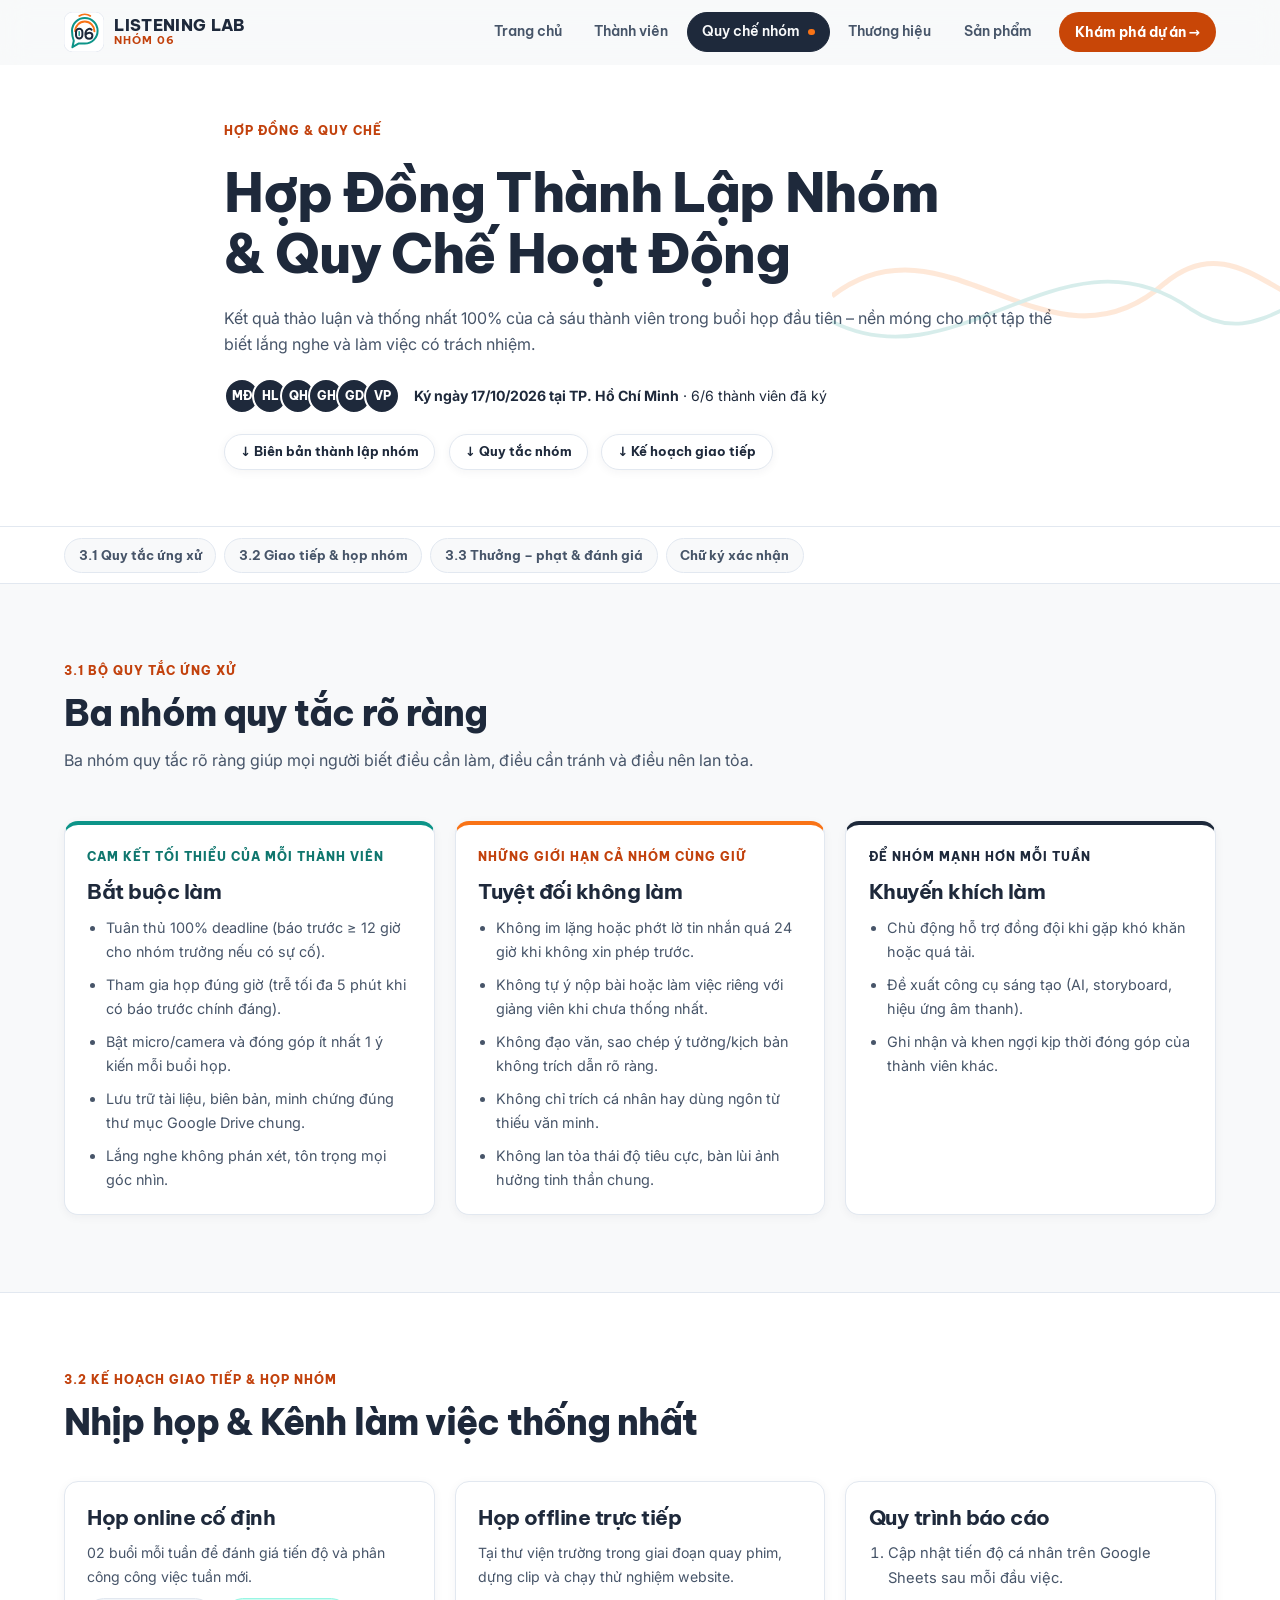
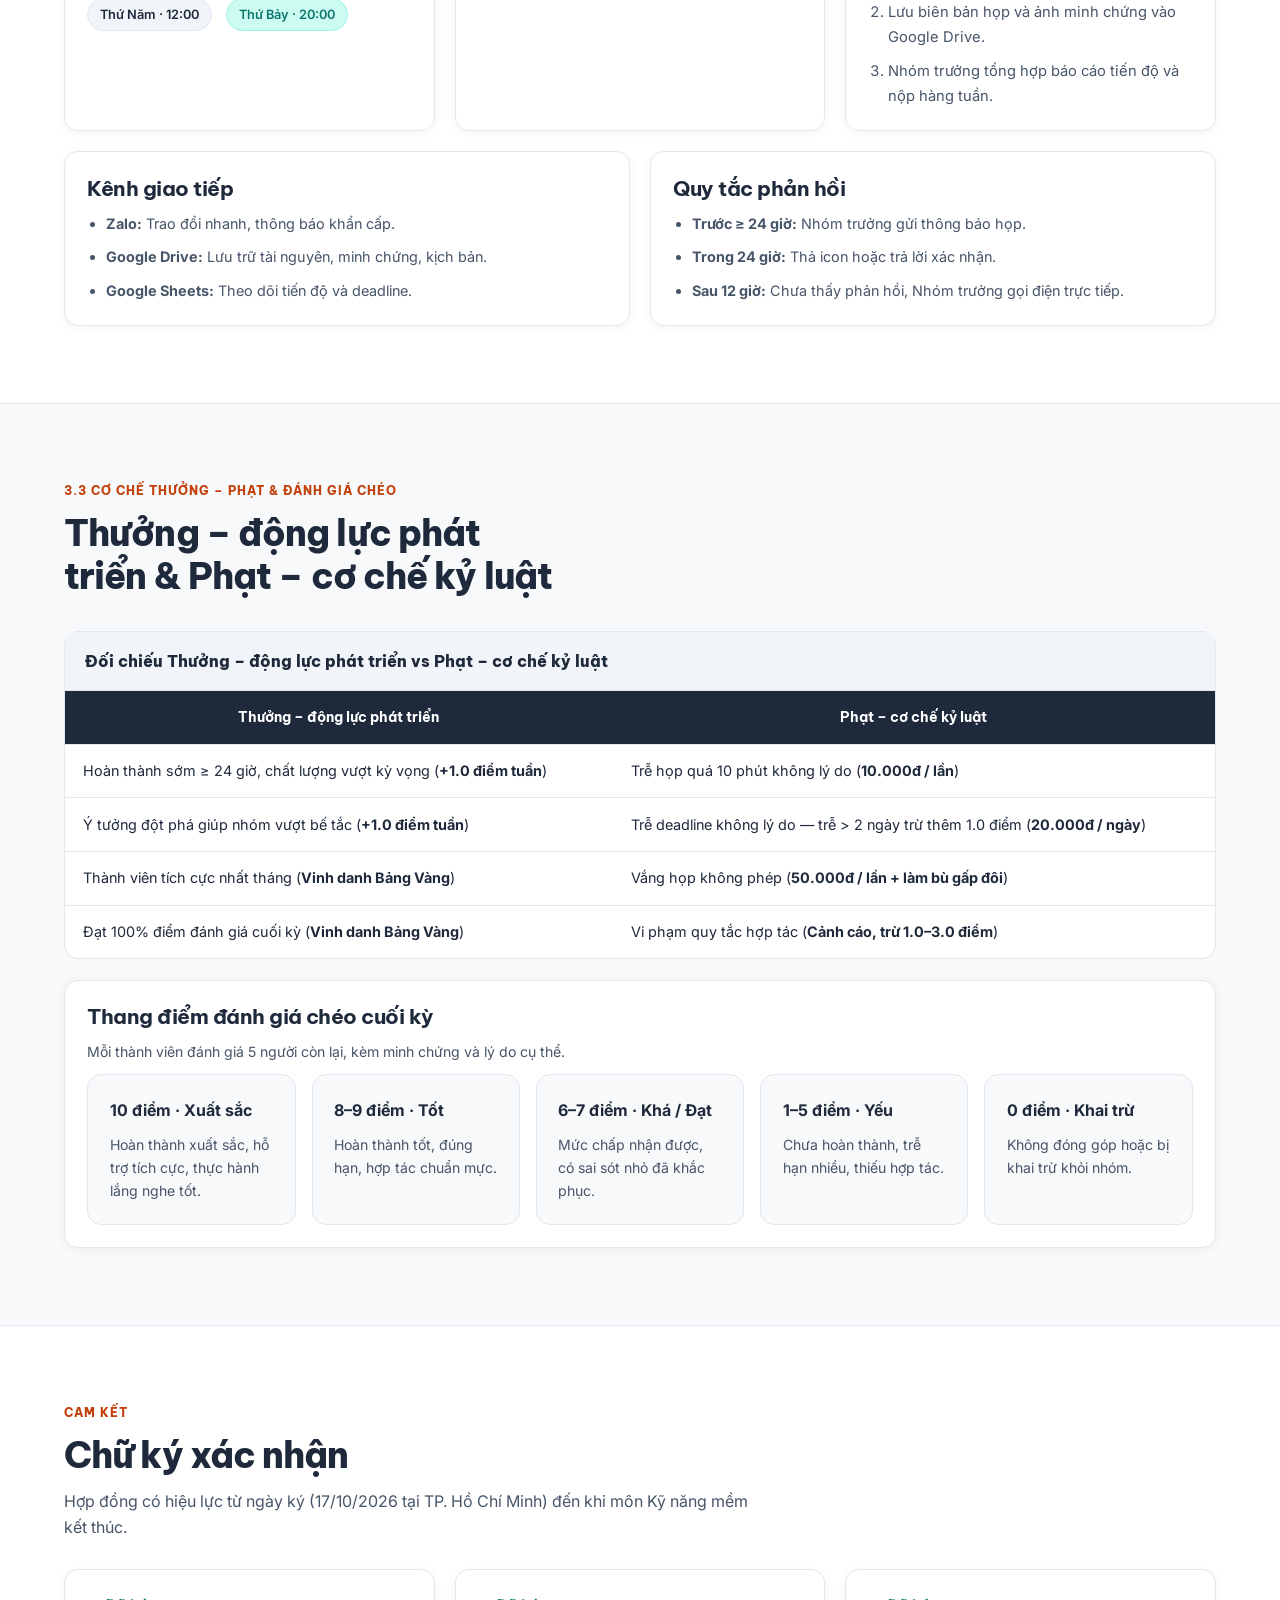
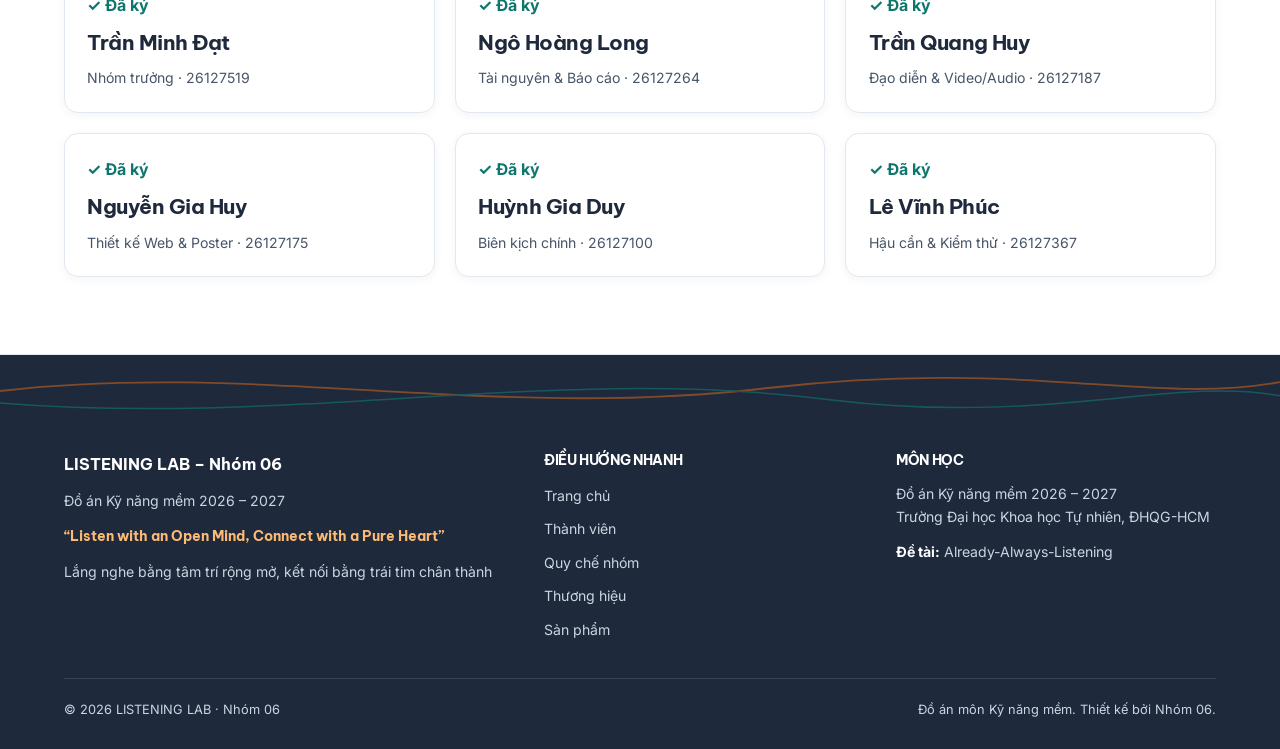
==== quy-che.html @ eba3a608 "Khoi tao LISTENING LAB v2 theo ban thiet ke Softr" ====
<!DOCTYPE html>
<html lang="vi">
<head>
  <meta charset="utf-8">
  <meta name="viewport" content="width=device-width, initial-scale=1.0">
  <title>Hợp đồng &amp; quy chế – LISTENING LAB</title>
  <meta name="description" content="Hợp đồng thành lập nhóm, bộ quy tắc ứng xử, kế hoạch giao tiếp và cơ chế thưởng – phạt của LISTENING LAB (Nhóm 06).">
  <link rel="icon" type="image/svg+xml" href="assets/favicon.svg">
  <link rel="preconnect" href="https://fonts.googleapis.com">
  <link rel="preconnect" href="https://fonts.gstatic.com" crossorigin>
  <link href="https://fonts.googleapis.com/css2?family=Be+Vietnam+Pro:wght@500;600;700;800&family=Inter:wght@400;500;600;700&display=swap" rel="stylesheet">
  <link rel="stylesheet" href="styles/main.css">
</head>
<body>
  <a class="skip-link visually-hidden" href="#noi-dung-chinh">Bỏ qua đến nội dung chính</a>

  <header class="site-header" data-scrolled="false">
    <div class="header-inner">
      <a class="brand-link" href="index.html">
        <svg class="brand-mark" viewBox="0 0 200 200" fill="none" aria-hidden="true">
          <rect width="200" height="200" rx="44" fill="#FFFFFF" stroke="#E2E8F0" stroke-width="4"/>
          <path d="M40 94C40 58 69 30 104 30C139 30 168 58 168 94C168 130 139 158 104 158H72L42 176L49 144C43 130 40 112 40 94Z" stroke="#0D9488" stroke-width="10" stroke-linecap="round" stroke-linejoin="round"/>
          <path d="M76 20C84 14 94 11 104 11C114 11 124 14 132 20" stroke="#F97316" stroke-width="8" stroke-linecap="round"/>
          <path d="M56 96C56 69.5 77.5 48 104 48C130.5 48 152 69.5 152 96" stroke="#F97316" stroke-width="10" stroke-linecap="round"/>
          <rect x="60" y="84" width="32" height="48" rx="16" stroke="#1E293B" stroke-width="10"/>
          <path d="M76 98V118" stroke="#0D9488" stroke-width="7" stroke-linecap="round"/>
          <path d="M138 89C134 85 127 83 121 85.5C112 89 107 98.5 107 111C107 125 115 134 126 134C135.5 134 142 127.5 142 118C142 109.5 135.5 103.5 126.5 103.5C118 103.5 111.5 108 108.5 114" stroke="#1E293B" stroke-width="10" stroke-linecap="round" stroke-linejoin="round"/>
        </svg>
        <span class="brand-text">
          <span class="brand-name">LISTENING LAB</span>
          <span class="brand-sub">NHÓM 06</span>
        </span>
      </a>

      <nav class="site-nav" aria-label="Điều hướng chính">
        <button class="menu-button" type="button" popovertarget="site-menu" popovertargetaction="toggle" aria-controls="site-menu">
          <svg width="18" height="18" viewBox="0 0 24 24" fill="none" stroke="currentColor" stroke-width="2.2" stroke-linecap="round" aria-hidden="true">
            <path d="M4 7h16M4 12h16M4 17h16"/>
          </svg>
          <span>Mở menu</span>
        </button>

        <ul id="site-menu" class="site-menu" popover="auto">
          <li><a href="index.html">Trang chủ</a></li>
          <li><a href="thanh-vien.html">Thành viên</a></li>
          <li><a href="quy-che.html" aria-current="page">Quy chế nhóm</a></li>
          <li><a href="thuong-hieu.html">Thương hiệu</a></li>
          <li><a href="san-pham.html">Sản phẩm</a></li>
        </ul>

        <a class="header-cta" href="index.html#tong-quan">Khám phá dự án →</a>
      </nav>
    </div>
  </header>

  <main id="noi-dung-chinh" tabindex="-1">
    <section class="page-banner">
      <svg class="page-banner__wave" viewBox="0 0 400 180" fill="none" aria-hidden="true">
        <path d="M0 90 C90 20, 170 160, 260 80 C320 30, 360 120, 400 90" stroke="#F97316" stroke-width="4"/>
        <path d="M0 110 C100 160, 180 30, 280 100 C340 140, 370 60, 400 110" stroke="#0D9488" stroke-width="3"/>
      </svg>
      <div class="container stack-md" style="max-inline-size: 52rem; margin-inline: auto;">
        <span class="eyebrow">Hợp đồng &amp; quy chế</span>
        <h1>Hợp Đồng Thành Lập Nhóm &amp; Quy Chế Hoạt Động</h1>
        <p>Kết quả thảo luận và thống nhất 100% của cả sáu thành viên trong buổi họp đầu tiên – nền móng cho một tập thể biết lắng nghe và làm việc có trách nhiệm.</p>

        <div class="row-between">
          <div class="row-between" style="gap: 0.85rem;">
            <div class="avatar-stack" aria-hidden="true">
              <span>MĐ</span><span>HL</span><span>QH</span><span>GH</span><span>GD</span><span>VP</span>
            </div>
            <span class="text-sm"><strong>Ký ngày 17/10/2026 tại TP. Hồ Chí Minh</strong> · 6/6 thành viên đã ký</span>
          </div>
        </div>

        <div class="btn-row">
          <a class="btn btn--card btn--sm" href="tai-lieu/bien-ban-thanh-lap-nhom.md" download>↓ Biên bản thành lập nhóm</a>
          <a class="btn btn--card btn--sm" href="tai-lieu/quy-tac-nhom.md" download>↓ Quy tắc nhóm</a>
          <a class="btn btn--card btn--sm" href="tai-lieu/ke-hoach-giao-tiep-va-lam-viec-nhom.md" download>↓ Kế hoạch giao tiếp</a>
        </div>
      </div>
    </section>

    <nav class="subnav" aria-label="Điều hướng trong trang quy chế">
      <div class="container subnav-list">
        <a href="#quy-tac">3.1 Quy tắc ứng xử</a>
        <a href="#giao-tiep">3.2 Giao tiếp &amp; họp nhóm</a>
        <a href="#thuong-phat">3.3 Thưởng – phạt &amp; đánh giá</a>
        <a href="#chu-ky">Chữ ký xác nhận</a>
      </div>
    </nav>

    <!-- 3.1 Bộ Quy Tắc Ứng Xử -->
    <section id="quy-tac" class="sec">
      <div class="container">
        <div class="sec-head">
          <span class="eyebrow">3.1 Bộ Quy Tắc Ứng Xử</span>
          <h2>Ba nhóm quy tắc rõ ràng</h2>
          <p>Ba nhóm quy tắc rõ ràng giúp mọi người biết điều cần làm, điều cần tránh và điều nên lan tỏa.</p>
        </div>

        <div class="grid-3">
          <article class="card-v2 card-teal-top">
            <span class="eyebrow text-teal">Cam kết tối thiểu của mỗi thành viên</span>
            <h3>Bắt buộc làm</h3>
            <ul class="rule-ul">
              <li>Tuân thủ 100% deadline (báo trước ≥ 12 giờ cho nhóm trưởng nếu có sự cố).</li>
              <li>Tham gia họp đúng giờ (trễ tối đa 5 phút khi có báo trước chính đáng).</li>
              <li>Bật micro/camera và đóng góp ít nhất 1 ý kiến mỗi buổi họp.</li>
              <li>Lưu trữ tài liệu, biên bản, minh chứng đúng thư mục Google Drive chung.</li>
              <li>Lắng nghe không phán xét, tôn trọng mọi góc nhìn.</li>
            </ul>
          </article>

          <article class="card-v2 card-coral-top">
            <span class="eyebrow">Những giới hạn cả nhóm cùng giữ</span>
            <h3>Tuyệt đối không làm</h3>
            <ul class="rule-ul">
              <li>Không im lặng hoặc phớt lờ tin nhắn quá 24 giờ khi không xin phép trước.</li>
              <li>Không tự ý nộp bài hoặc làm việc riêng với giảng viên khi chưa thống nhất.</li>
              <li>Không đạo văn, sao chép ý tưởng/kịch bản không trích dẫn rõ ràng.</li>
              <li>Không chỉ trích cá nhân hay dùng ngôn từ thiếu văn minh.</li>
              <li>Không lan tỏa thái độ tiêu cực, bàn lùi ảnh hưởng tinh thần chung.</li>
            </ul>
          </article>

          <article class="card-v2 card-navy-top">
            <span class="eyebrow" style="color: var(--foreground);">Để nhóm mạnh hơn mỗi tuần</span>
            <h3>Khuyến khích làm</h3>
            <ul class="rule-ul">
              <li>Chủ động hỗ trợ đồng đội khi gặp khó khăn hoặc quá tải.</li>
              <li>Đề xuất công cụ sáng tạo (AI, storyboard, hiệu ứng âm thanh).</li>
              <li>Ghi nhận và khen ngợi kịp thời đóng góp của thành viên khác.</li>
            </ul>
          </article>
        </div>
      </div>
    </section>

    <!-- 3.2 Kế Hoạch Giao Tiếp -->
    <section id="giao-tiep" class="sec sec--card">
      <div class="container stack-md">
        <div class="sec-head" style="margin-block-end: 1rem;">
          <span class="eyebrow">3.2 Kế Hoạch Giao Tiếp &amp; Họp Nhóm</span>
          <h2>Nhịp họp &amp; Kênh làm việc thống nhất</h2>
        </div>

        <div class="grid-3">
          <article class="card-v2">
            <h3>Họp online cố định</h3>
            <p class="text-sm">02 buổi mỗi tuần để đánh giá tiến độ và phân công công việc tuần mới.</p>
            <div class="btn-row">
              <span class="chip">Thứ Năm · 12:00</span>
              <span class="chip chip--teal">Thứ Bảy · 20:00</span>
            </div>
          </article>

          <article class="card-v2">
            <h3>Họp offline trực tiếp</h3>
            <p class="text-sm">Tại thư viện trường trong giai đoạn quay phim, dựng clip và chạy thử nghiệm website.</p>
          </article>

          <article class="card-v2">
            <h3>Quy trình báo cáo</h3>
            <ol class="rule-ol">
              <li>Cập nhật tiến độ cá nhân trên Google Sheets sau mỗi đầu việc.</li>
              <li>Lưu biên bản họp và ảnh minh chứng vào Google Drive.</li>
              <li>Nhóm trưởng tổng hợp báo cáo tiến độ và nộp hàng tuần.</li>
            </ol>
          </article>
        </div>

        <div class="grid-2">
          <article class="card-v2">
            <h3>Kênh giao tiếp</h3>
            <ul class="rule-ul">
              <li><strong>Zalo:</strong> Trao đổi nhanh, thông báo khẩn cấp.</li>
              <li><strong>Google Drive:</strong> Lưu trữ tài nguyên, minh chứng, kịch bản.</li>
              <li><strong>Google Sheets:</strong> Theo dõi tiến độ và deadline.</li>
            </ul>
          </article>

          <article class="card-v2">
            <h3>Quy tắc phản hồi</h3>
            <ul class="rule-ul">
              <li><strong>Trước ≥ 24 giờ:</strong> Nhóm trưởng gửi thông báo họp.</li>
              <li><strong>Trong 24 giờ:</strong> Thả icon hoặc trả lời xác nhận.</li>
              <li><strong>Sau 12 giờ:</strong> Chưa thấy phản hồi, Nhóm trưởng gọi điện trực tiếp.</li>
            </ul>
          </article>
        </div>
      </div>
    </section>

    <!-- 3.3 Thưởng - Phạt & Đánh Giá Chéo -->
    <section id="thuong-phat" class="sec">
      <div class="container stack-md">
        <div class="sec-head" style="margin-block-end: 0.75rem;">
          <span class="eyebrow">3.3 Cơ Chế Thưởng – Phạt &amp; Đánh Giá Chéo</span>
          <h2>Thưởng – động lực phát triển &amp; Phạt – cơ chế kỷ luật</h2>
        </div>

        <div class="table-wrap" tabindex="0" role="region" aria-labelledby="cap-thuong-phat">
          <table class="v2-table">
            <caption id="cap-thuong-phat">Đối chiếu Thưởng – động lực phát triển vs Phạt – cơ chế kỷ luật</caption>
            <thead>
              <tr>
                <th scope="col">Thưởng – động lực phát triển</th>
                <th scope="col">Phạt – cơ chế kỷ luật</th>
              </tr>
            </thead>
            <tbody>
              <tr>
                <td data-label="Thưởng">Hoàn thành sớm ≥ 24 giờ, chất lượng vượt kỳ vọng (<strong>+1.0 điểm tuần</strong>)</td>
                <td data-label="Phạt">Trễ họp quá 10 phút không lý do (<strong>10.000đ / lần</strong>)</td>
              </tr>
              <tr>
                <td data-label="Thưởng">Ý tưởng đột phá giúp nhóm vượt bế tắc (<strong>+1.0 điểm tuần</strong>)</td>
                <td data-label="Phạt">Trễ deadline không lý do — trễ &gt; 2 ngày trừ thêm 1.0 điểm (<strong>20.000đ / ngày</strong>)</td>
              </tr>
              <tr>
                <td data-label="Thưởng">Thành viên tích cực nhất tháng (<strong>Vinh danh Bảng Vàng</strong>)</td>
                <td data-label="Phạt">Vắng họp không phép (<strong>50.000đ / lần + làm bù gấp đôi</strong>)</td>
              </tr>
              <tr>
                <td data-label="Thưởng">Đạt 100% điểm đánh giá cuối kỳ (<strong>Vinh danh Bảng Vàng</strong>)</td>
                <td data-label="Phạt">Vi phạm quy tắc hợp tác (<strong>Cảnh cáo, trừ 1.0–3.0 điểm</strong>)</td>
              </tr>
            </tbody>
          </table>
        </div>

        <div class="card-v2">
          <h3>Thang điểm đánh giá chéo cuối kỳ</h3>
          <p class="text-sm">Mỗi thành viên đánh giá 5 người còn lại, kèm minh chứng và lý do cụ thể.</p>
          <div class="grid-5">
            <div class="step-card"><strong>10 điểm · Xuất sắc</strong><span class="text-sm text-muted">Hoàn thành xuất sắc, hỗ trợ tích cực, thực hành lắng nghe tốt.</span></div>
            <div class="step-card"><strong>8–9 điểm · Tốt</strong><span class="text-sm text-muted">Hoàn thành tốt, đúng hạn, hợp tác chuẩn mực.</span></div>
            <div class="step-card"><strong>6–7 điểm · Khá / Đạt</strong><span class="text-sm text-muted">Mức chấp nhận được, có sai sót nhỏ đã khắc phục.</span></div>
            <div class="step-card"><strong>1–5 điểm · Yếu</strong><span class="text-sm text-muted">Chưa hoàn thành, trễ hạn nhiều, thiếu hợp tác.</span></div>
            <div class="step-card"><strong>0 điểm · Khai trừ</strong><span class="text-sm text-muted">Không đóng góp hoặc bị khai trừ khỏi nhóm.</span></div>
          </div>
        </div>
      </div>
    </section>

    <!-- Chữ ký xác nhận -->
    <section id="chu-ky" class="sec sec--card">
      <div class="container stack-md">
        <div class="sec-head" style="margin-block-end: 0.5rem;">
          <span class="eyebrow">Cam kết</span>
          <h2>Chữ ký xác nhận</h2>
          <p>Hợp đồng có hiệu lực từ ngày ký (17/10/2026 tại TP. Hồ Chí Minh) đến khi môn Kỹ năng mềm kết thúc.</p>
        </div>
        <div class="grid-3">
          <div class="card-v2"><strong class="text-teal">✓ Đã ký</strong><h3>Trần Minh Đạt</h3><span class="text-sm text-muted">Nhóm trưởng · 26127519</span></div>
          <div class="card-v2"><strong class="text-teal">✓ Đã ký</strong><h3>Ngô Hoàng Long</h3><span class="text-sm text-muted">Tài nguyên &amp; Báo cáo · 26127264</span></div>
          <div class="card-v2"><strong class="text-teal">✓ Đã ký</strong><h3>Trần Quang Huy</h3><span class="text-sm text-muted">Đạo diễn &amp; Video/Audio · 26127187</span></div>
          <div class="card-v2"><strong class="text-teal">✓ Đã ký</strong><h3>Nguyễn Gia Huy</h3><span class="text-sm text-muted">Thiết kế Web &amp; Poster · 26127175</span></div>
          <div class="card-v2"><strong class="text-teal">✓ Đã ký</strong><h3>Huỳnh Gia Duy</h3><span class="text-sm text-muted">Biên kịch chính · 26127100</span></div>
          <div class="card-v2"><strong class="text-teal">✓ Đã ký</strong><h3>Lê Vĩnh Phúc</h3><span class="text-sm text-muted">Hậu cần &amp; Kiểm thử · 26127367</span></div>
        </div>
      </div>
    </section>
  </main>

  <footer class="site-footer">
    <svg class="footer-wave" viewBox="0 0 1200 120" fill="none" preserveAspectRatio="none" aria-hidden="true">
      <path d="M0 60 C240 10, 460 110, 720 55 C960 5, 1080 85, 1200 45" stroke="#F97316" stroke-width="3"/>
      <path d="M0 80 C280 120, 520 15, 780 75 C980 118, 1100 35, 1200 68" stroke="#0D9488" stroke-width="2.5"/>
    </svg>
    <div class="container">
      <div class="footer-grid">
        <div class="stack-sm">
          <strong class="text-ink" style="font-family: var(--font-heading);">LISTENING LAB – Nhóm 06</strong>
          <p class="text-sm text-ink-muted">Đồ án Kỹ năng mềm 2026 – 2027</p>
          <p style="color: #FDBA74; font-family: var(--font-heading); font-weight: 700; font-size: 0.9rem;"><span lang="en">“Listen with an Open Mind, Connect with a Pure Heart”</span></p>
          <p class="text-sm text-ink-muted">Lắng nghe bằng tâm trí rộng mở, kết nối bằng trái tim chân thành</p>
        </div>
        <div class="stack-sm">
          <h3 class="text-ink" style="font-size: 0.9rem; text-transform: uppercase;">Điều hướng nhanh</h3>
          <ul class="footer-links">
            <li><a href="index.html">Trang chủ</a></li>
            <li><a href="thanh-vien.html">Thành viên</a></li>
            <li><a href="quy-che.html">Quy chế nhóm</a></li>
            <li><a href="thuong-hieu.html">Thương hiệu</a></li>
            <li><a href="san-pham.html">Sản phẩm</a></li>
          </ul>
        </div>
        <div class="stack-sm">
          <h3 class="text-ink" style="font-size: 0.9rem; text-transform: uppercase;">Môn học</h3>
          <p class="text-sm text-ink-muted">Đồ án Kỹ năng mềm 2026 – 2027<br>Trường Đại học Khoa học Tự nhiên, ĐHQG-HCM</p>
          <p class="text-sm text-ink-muted"><strong class="text-ink">Đề tài:</strong> <span lang="en">Already-Always-Listening</span></p>
        </div>
      </div>
      <div class="footer-bottom">
        <span>© 2026 LISTENING LAB · Nhóm 06</span>
        <span>Đồ án môn Kỹ năng mềm. Thiết kế bởi Nhóm 06.</span>
      </div>
    </div>
  </footer>

  <div id="toast-live" class="toast-live" role="status" aria-live="polite"></div>
  <script src="scripts/app.js" defer></script>
</body>
</html>
---- styles/main.css ----
/* ==========================================================================
   LISTENING LAB (Nhóm 06) – Version 2 Design System
   Clean static implementation matching the Softr visual architecture
   ========================================================================== */

:root {
  --background: #F8F9FA;
  --card: #FFFFFF;
  --muted: #F1F5F9;
  --foreground: #1E293B;
  --primary: #1E293B;
  --primary-foreground: #F8F9FA;
  --muted-foreground: #475569;
  --border: #E2E8F0;
  --input: #CBD5E1;
  --radius: 0.875rem;

  /* Coral-Amber & Electric Teal tokens (WCAG AA compliant text/button pairs) */
  --highlight: #F97316;
  --highlight-strong: #C2410C;
  --highlight-btn: #C84607;
  --highlight-foreground: #FFFFFF;
  --highlight-soft: #FFEDD5;

  --teal: #0D9488;
  --teal-text: #0F766E;
  --teal-soft: #CCFBF1;

  --ink: #1E293B;
  --ink-deep: #0F172A;
  --ink-foreground: #F1F5F9;
  --ink-muted: #CBD5E1;

  --font-sans: "Inter", system-ui, -apple-system, sans-serif;
  --font-heading: "Be Vietnam Pro", "Plus Jakarta Sans", system-ui, sans-serif;
  --font-mono: ui-monospace, SFMono-Regular, Menlo, Monaco, Consolas, monospace;

  --container-max: 72rem;
  --gutter: clamp(1rem, 3vw, 1.5rem);
  --shadow-sm: 0 2px 10px rgb(30 41 59 / 0.05);
  --shadow-md: 0 14px 36px rgb(30 41 59 / 0.09);
  --shadow-lg: 0 24px 54px rgb(15 23 42 / 0.16);
}

@media (prefers-reduced-motion: no-preference) {
  @view-transition {
    navigation: auto;
  }
}

*, *::before, *::after { box-sizing: border-box; }
html { color-scheme: light; scroll-behavior: smooth; }
@media (prefers-reduced-motion: reduce) { html { scroll-behavior: auto; } }

body {
  margin: 0;
  min-block-size: 100dvh;
  display: grid;
  grid-template-columns: minmax(0, 1fr);
  grid-template-rows: auto 1fr auto;
  background-color: var(--background);
  color: var(--foreground);
  font-family: var(--font-sans);
  font-size: 1rem;
  line-height: 1.65;
  overflow-wrap: break-word;
  -webkit-font-smoothing: antialiased;
}

header, main, footer { min-inline-size: 0; }
img, svg, video, iframe { display: block; max-inline-size: 100%; }
button, input { font: inherit; color: inherit; }

h1, h2, h3, h4 {
  margin: 0;
  font-family: var(--font-heading);
  color: var(--foreground);
  letter-spacing: -0.025em;
  text-wrap: balance;
}
h1 { font-size: clamp(2rem, 1.35rem + 2.5vw, 3.35rem); font-weight: 800; line-height: 1.15; }
h2 { font-size: clamp(1.5rem, 1.1rem + 1.5vw, 2.25rem); font-weight: 800; line-height: 1.22; }
h3 { font-size: clamp(1.1rem, 1rem + 0.45vw, 1.3rem); font-weight: 700; line-height: 1.3; }
p, li, blockquote { text-wrap: pretty; }
p { margin: 0; color: var(--muted-foreground); }

:where(a:any-link, button, summary, [tabindex="0"]):focus-visible {
  outline: 3px solid var(--highlight);
  outline-offset: 3px;
}

.visually-hidden:where(:not(:focus-within, :active)) {
  position: absolute !important;
  clip-path: inset(50%) !important;
  overflow: hidden !important;
  inline-size: 1px !important;
  block-size: 1px !important;
  margin: -1px !important;
  padding: 0 !important;
  border: 0 !important;
  white-space: nowrap !important;
}

.skip-link {
  position: fixed;
  inset-block-start: 0.75rem;
  inset-inline-start: 0.75rem;
  z-index: 1000;
  padding: 0.65rem 1.15rem;
  border-radius: 0.5rem;
  background: var(--primary);
  color: var(--primary-foreground);
  font-family: var(--font-heading);
  font-weight: 700;
  text-decoration: none;
}

.container {
  inline-size: min(100% - 2 * var(--gutter), var(--container-max));
  margin-inline: auto;
}

/* ---------- Header & Responsive Popover Navbar ---------- */
.site-header {
  position: sticky;
  inset-block-start: 0;
  z-index: 100;
  border-block-end: 1px solid transparent;
  background-color: rgb(248 249 250 / 0.85);
  backdrop-filter: blur(14px);
  transition: border-color 0.25s ease, box-shadow 0.25s ease, background-color 0.25s ease;
}

.site-header[data-scrolled="true"] {
  border-block-end-color: var(--border);
  background-color: rgb(248 249 250 / 0.94);
  box-shadow: var(--shadow-sm);
}

.site-header.is-measuring * { transition: none !important; }

.header-inner {
  display: flex;
  align-items: center;
  justify-content: space-between;
  gap: 1.25rem;
  min-block-size: 4rem;
  padding-block: 0.5rem;
  inline-size: min(100% - 2 * var(--gutter), var(--container-max));
  margin-inline: auto;
}

.header-inner > * { flex-shrink: 0; white-space: nowrap; }

.brand-link {
  display: inline-flex;
  align-items: center;
  gap: 0.65rem;
  text-decoration: none;
  min-block-size: 2.75rem;
}

.brand-mark { inline-size: 2.5rem; block-size: 2.5rem; flex-shrink: 0; }
.brand-text { display: grid; line-height: 1.1; }
.brand-name {
  font-family: var(--font-heading);
  font-size: 0.98rem;
  font-weight: 800;
  letter-spacing: 0.02em;
  color: var(--foreground);
}
.brand-sub {
  font-family: var(--font-heading);
  font-size: 0.68rem;
  font-weight: 700;
  letter-spacing: 0.08em;
  color: var(--highlight-strong);
}

.site-nav { display: flex; align-items: center; gap: 0.75rem; }

.header-cta {
  display: none;
  align-items: center;
  gap: 0.4rem;
  min-block-size: 2.5rem;
  padding: 0.45rem 1rem;
  border-radius: 9999px;
  background-color: var(--highlight-btn);
  color: var(--highlight-foreground);
  font-family: var(--font-heading);
  font-size: 0.85rem;
  font-weight: 700;
  text-decoration: none;
  transition: background-color 0.2s ease, transform 0.2s ease;
}
.header-cta:hover { background-color: #9A3412; color: #FFFFFF; transform: translateY(-1px); }
@media (min-width: 40rem) { .header-cta { display: inline-flex; } }

.menu-button {
  anchor-name: --menu-button;
  display: inline-flex;
  align-items: center;
  gap: 0.45rem;
  min-block-size: 2.65rem;
  padding: 0.45rem 0.9rem;
  border-radius: 9999px;
  border: 1px solid var(--input);
  background: var(--card);
  color: var(--foreground);
  font-family: var(--font-heading);
  font-size: 0.85rem;
  font-weight: 700;
  cursor: pointer;
}

.site-menu {
  list-style: none;
  margin: 0;
  padding: 0.5rem;
  position: fixed;
  inset: auto;
  inset-block-start: 4.5rem;
  inset-block-start: anchor(--menu-button bottom);
  inset-inline-end: var(--gutter);
  inline-size: min(82dvw, 20rem);
  max-block-size: calc(100dvh - 6rem);
  margin-block-start: 0.4rem;
  overflow: auto;
  border: 1px solid var(--border);
  border-radius: var(--radius);
  background: var(--card);
  box-shadow: var(--shadow-lg);
}

.site-menu[popover]:is(:popover-open, .\:popover-open) { display: grid; gap: 0.25rem; }
.site-menu::backdrop { background: rgb(15 23 42 / 0.25); }

.site-menu a {
  display: flex;
  align-items: center;
  justify-content: space-between;
  gap: 0.5rem;
  min-block-size: 2.5rem;
  padding: 0.45rem 0.9rem;
  border-radius: 9999px;
  font-family: var(--font-heading);
  font-size: 0.875rem;
  font-weight: 600;
  color: var(--muted-foreground);
  text-decoration: none;
  transition: background-color 0.18s ease, color 0.18s ease;
}

.site-menu a:hover { background: var(--muted); color: var(--foreground); }
.site-menu a[aria-current="page"] {
  background: var(--primary);
  color: var(--primary-foreground);
  border: 1px solid var(--primary);
}
.site-menu a[aria-current="page"]::after {
  content: "";
  inline-size: 0.4rem;
  block-size: 0.4rem;
  border-radius: 50%;
  background: var(--highlight);
}

.site-header.is-wide .menu-button { display: none; }
.site-header.is-wide .site-menu {
  position: static;
  display: flex;
  align-items: center;
  gap: 0.25rem;
  inline-size: auto;
  max-block-size: none;
  overflow: visible;
  margin: 0;
  padding: 0;
  border: 0;
  background: transparent;
  box-shadow: none;
}
.site-header.is-wide .site-menu::backdrop { display: none; }

@media (forced-colors: active) {
  .site-menu a[aria-current="page"] { border: 2px solid Highlight; }
}

/* ---------- Typography, Eyebrows & Buttons ---------- */
.eyebrow {
  display: inline-flex;
  align-items: center;
  gap: 0.5rem;
  inline-size: fit-content;
  font-family: var(--font-heading);
  font-size: 0.78rem;
  font-weight: 800;
  letter-spacing: 0.08em;
  text-transform: uppercase;
  color: var(--highlight-strong);
}

.pill-badge {
  display: inline-flex;
  align-items: center;
  gap: 0.55rem;
  inline-size: fit-content;
  padding: 0.38rem 0.9rem;
  border-radius: 9999px;
  background: var(--card);
  border: 1px solid var(--border);
  font-family: var(--font-heading);
  font-size: 0.8rem;
  font-weight: 700;
  color: var(--foreground);
  box-shadow: var(--shadow-sm);
}

.pulse-dot {
  inline-size: 0.5rem;
  block-size: 0.5rem;
  border-radius: 50%;
  background: var(--highlight);
  flex-shrink: 0;
}

@media (prefers-reduced-motion: no-preference) {
  .pulse-dot { animation: dot-pulse 2.2s ease-in-out infinite; }
  @keyframes dot-pulse {
    0%, 100% { transform: scale(1); opacity: 1; }
    50% { transform: scale(1.35); opacity: 0.65; }
  }
}

.gradient-title {
  background: linear-gradient(90deg, #C2410C 0%, #EA580C 45%, #0F766E 100%);
  -webkit-background-clip: text;
  background-clip: text;
  color: transparent;
}

.btn-row { display: flex; flex-wrap: wrap; gap: 0.85rem; align-items: center; }

.btn {
  display: inline-flex;
  align-items: center;
  justify-content: center;
  gap: 0.5rem;
  min-block-size: 2.85rem;
  padding: 0.65rem 1.35rem;
  border-radius: 9999px;
  border: 1px solid transparent;
  font-family: var(--font-heading);
  font-size: 0.9rem;
  font-weight: 700;
  text-decoration: none;
  cursor: pointer;
  transition: background-color 0.2s ease, border-color 0.2s ease, transform 0.2s ease;
}
.btn--highlight { background: var(--highlight-btn); color: #FFFFFF; }
.btn--highlight:hover { background: #9A3412; color: #FFFFFF; transform: translateY(-1px); }
.btn--card { background: var(--card); border-color: var(--border); color: var(--foreground); box-shadow: var(--shadow-sm); }
.btn--card:hover { background: var(--muted); border-color: var(--foreground); transform: translateY(-1px); }
.btn--primary { background: var(--primary); color: var(--primary-foreground); }
.btn--primary:hover { background: #0F172A; color: #FFFFFF; transform: translateY(-1px); }
.btn--sm { min-block-size: 2.3rem; padding: 0.4rem 0.95rem; font-size: 0.8rem; }

@media (prefers-reduced-motion: reduce) {
  .btn:hover, .header-cta:hover { transform: none; }
}

/* ---------- Hero Section & Acoustic Wave Visual ---------- */
.hero-v2 {
  position: relative;
  overflow: clip;
  padding-block: clamp(2.75rem, 5vw, 4.5rem) 0;
}

.hero-orb {
  position: absolute;
  border-radius: 50%;
  filter: blur(70px);
  pointer-events: none;
  z-index: 0;
  opacity: 0.85;
}
.hero-orb--orange { inline-size: 24rem; block-size: 24rem; inset-block-start: -6rem; inset-inline-end: -5rem; background: var(--highlight-soft); }
.hero-orb--teal { inline-size: 22rem; block-size: 22rem; inset-block-end: 2rem; inset-inline-start: -6rem; background: var(--teal-soft); }

.hero-grid {
  position: relative;
  z-index: 1;
  display: grid;
  grid-template-columns: minmax(0, 1fr);
  gap: clamp(2rem, 4vw, 3rem);
  align-items: center;
}
@media (min-width: 62rem) {
  .hero-grid { grid-template-columns: minmax(0, 1.1fr) minmax(0, 1fr); }
}

.hero-grid > *, .grid-2 > *, .grid-3 > *, .grid-4 > *, .grid-5 > *, .grid-split > *, .deliverable-top > *, .deliverable-bottom > * {
  min-inline-size: 0;
}

.hero-copy { display: grid; gap: 1.25rem; }

.hero-meta-dl {
  margin: 0;
  display: grid;
  gap: 0.65rem;
  padding: 1rem 1.25rem;
  border-radius: var(--radius);
  background: var(--card);
  border: 1px solid var(--border);
  box-shadow: var(--shadow-sm);
}
.hero-meta-row { display: grid; gap: 0.15rem; }
.hero-meta-row dt { font-family: var(--font-heading); font-size: 0.78rem; font-weight: 800; text-transform: uppercase; letter-spacing: 0.05em; color: var(--teal-text); }
.hero-meta-row dd { margin: 0; font-size: 0.95rem; color: var(--foreground); font-weight: 500; }

/* Right Visual Card */
.wave-card-v2 {
  background: var(--card);
  border: 1px solid var(--border);
  border-radius: calc(var(--radius) * 1.25);
  padding: 1rem;
  box-shadow: var(--shadow-md);
  display: grid;
  gap: 0.85rem;
}

.wave-card-bar {
  display: flex;
  flex-wrap: wrap;
  align-items: center;
  justify-content: space-between;
  gap: 0.5rem;
  padding-inline: 0.35rem;
  font-family: var(--font-heading);
  font-size: 0.72rem;
  font-weight: 800;
  letter-spacing: 0.08em;
  color: var(--muted-foreground);
}

.dots-trio { display: inline-flex; gap: 0.3rem; align-items: center; }
.dots-trio span { inline-size: 0.42rem; block-size: 0.42rem; border-radius: 50%; background: var(--input); }
.dots-trio span:nth-child(2) { background: var(--highlight); }
.dots-trio span:nth-child(3) { background: var(--teal); }

.wave-stage {
  border-radius: var(--radius);
  background: var(--background);
  border: 1px solid var(--border);
  overflow: hidden;
}
.wave-stage svg { inline-size: 100%; block-size: auto; }

.is-motion-paused .animate-dash,
.is-motion-paused .animate-wave-bar,
.is-motion-paused .marquee-track {
  animation-play-state: paused !important;
}

@media (prefers-reduced-motion: no-preference) {
  .animate-dash {
    stroke-dasharray: 9 7;
    animation: dash-flow 14s linear infinite;
  }
  @keyframes dash-flow { to { stroke-dashoffset: -224; } }

  .animate-wave-bar {
    transform-box: fill-box;
    transform-origin: center;
    animation: wave-breathe 1.8s ease-in-out infinite;
  }
  @keyframes wave-breathe {
    0%, 100% { transform: scaleY(1); opacity: 0.92; }
    50% { transform: scaleY(0.55); opacity: 0.65; }
  }
}

.stat-tiles {
  position: relative;
  z-index: 1;
  display: grid;
  grid-template-columns: repeat(auto-fit, minmax(min(10.5rem, 100%), 1fr));
  gap: 0.9rem;
  margin-block: 2.25rem 2.5rem;
}

.stat-tile {
  background: var(--card);
  border: 1px solid var(--border);
  border-radius: var(--radius);
  padding: 1rem 1.15rem;
  display: flex;
  align-items: baseline;
  gap: 0.6rem;
  box-shadow: var(--shadow-sm);
}
.stat-tile strong {
  font-family: var(--font-heading);
  font-size: 1.65rem;
  font-weight: 800;
  color: var(--foreground);
  font-variant-numeric: tabular-nums;
}
.stat-tile span { font-size: 0.88rem; color: var(--muted-foreground); font-weight: 500; }

/* Dark Marquee Strip */
.marquee-band {
  position: relative;
  z-index: 1;
  background: var(--ink);
  color: var(--ink-foreground);
  padding-block: 0.85rem;
  border-block: 1px solid rgb(255 255 255 / 0.1);
  display: flex;
  align-items: center;
  gap: 0.75rem;
}
.marquee-viewport { overflow: hidden; flex: 1; min-inline-size: 0; }
.marquee-track {
  display: flex;
  gap: 2rem;
  width: max-content;
  font-family: var(--font-heading);
  font-size: 0.85rem;
  font-weight: 600;
  letter-spacing: 0.03em;
  color: var(--ink-foreground);
  white-space: nowrap;
}
@media (prefers-reduced-motion: no-preference) {
  .marquee-track { animation: marquee-scroll 45s linear infinite; }
  @keyframes marquee-scroll {
    from { transform: translateX(0); }
    to { transform: translateX(-50%); }
  }
}
.marquee-pause {
  flex-shrink: 0;
  margin-inline-end: var(--gutter);
  padding: 0.25rem 0.75rem;
  border-radius: 9999px;
  border: 1px solid rgb(255 255 255 / 0.28);
  background: rgb(255 255 255 / 0.08);
  color: #FFFFFF;
  font-family: var(--font-heading);
  font-size: 0.72rem;
  font-weight: 700;
  cursor: pointer;
}
.marquee-pause:hover { background: rgb(255 255 255 / 0.18); }

/* ---------- Sections, Cards & Grids ---------- */
.sec { padding-block: clamp(3.5rem, 6vw, 5.5rem); }
.sec--card { background: var(--card); border-block: 1px solid var(--border); }
.sec-head { display: grid; gap: 0.65rem; max-inline-size: 46rem; margin-block-end: clamp(2rem, 4vw, 3rem); }
.sec-head--row {
  max-inline-size: none;
  display: flex;
  flex-wrap: wrap;
  justify-content: space-between;
  align-items: flex-end;
  gap: 1.25rem;
}

.callout-v2 {
  padding: clamp(1.35rem, 3vw, 2rem);
  border-radius: var(--radius);
  background: var(--card);
  border: 1px solid var(--border);
  border-inline-start: 4px solid var(--highlight);
  box-shadow: var(--shadow-sm);
  margin-block: 1.75rem 2.25rem;
}
.callout-v2__label {
  display: block;
  font-family: var(--font-heading);
  font-size: 0.75rem;
  font-weight: 800;
  text-transform: uppercase;
  letter-spacing: 0.08em;
  color: var(--highlight-strong);
  margin-block-end: 0.45rem;
}
.callout-v2 p {
  font-family: var(--font-heading);
  font-size: clamp(1.1rem, 1.8vw, 1.4rem);
  font-weight: 700;
  color: var(--foreground);
}

.grid-2 { display: grid; grid-template-columns: repeat(auto-fit, minmax(min(18rem, 100%), 1fr)); gap: 1.25rem; }
.grid-3 { display: grid; grid-template-columns: repeat(auto-fit, minmax(min(17.5rem, 100%), 1fr)); gap: 1.25rem; }
.grid-5 { display: grid; grid-template-columns: repeat(auto-fit, minmax(min(12.5rem, 100%), 1fr)); gap: 1rem; }

.card-v2 {
  background: var(--card);
  border: 1px solid var(--border);
  border-radius: var(--radius);
  padding: 1.4rem;
  box-shadow: var(--shadow-sm);
  display: grid;
  gap: 0.65rem;
  align-content: start;
}

.num-badge {
  display: inline-grid;
  place-items: center;
  inline-size: 2.25rem;
  block-size: 2.25rem;
  border-radius: 0.65rem;
  background: var(--highlight-soft);
  color: var(--highlight-strong);
  font-family: var(--font-heading);
  font-size: 0.85rem;
  font-weight: 800;
}

/* Weight breakdown bar */
.weights-card {
  margin-block-start: 1.5rem;
  background: var(--card);
  border: 1px solid var(--border);
  border-radius: var(--radius);
  padding: 1.4rem;
  display: grid;
  gap: 1rem;
}
.weights-list {
  display: grid;
  grid-template-columns: repeat(auto-fit, minmax(min(10.5rem, 100%), 1fr));
  gap: 0.85rem;
}
.weight-item {
  padding: 0.85rem 1rem;
  border-radius: 0.75rem;
  background: var(--background);
  border: 1px solid var(--border);
  display: flex;
  justify-content: space-between;
  align-items: center;
  gap: 0.5rem;
  font-size: 0.88rem;
}
.weight-item strong { font-family: var(--font-heading); font-size: 1.05rem; color: var(--highlight-strong); }

/* 5 Roadmap Steps */
.step-card {
  background: var(--background);
  border: 1px solid var(--border);
  border-radius: var(--radius);
  padding: 1.35rem;
  display: grid;
  gap: 0.6rem;
  align-content: start;
}
.step-top { display: flex; align-items: center; justify-content: space-between; gap: 0.5rem; }
.step-num {
  inline-size: 2rem;
  block-size: 2rem;
  border-radius: 50%;
  background: var(--primary);
  color: var(--primary-foreground);
  display: grid;
  place-items: center;
  font-family: var(--font-heading);
  font-size: 0.82rem;
  font-weight: 800;
}
.step-week { font-family: var(--font-heading); font-size: 0.75rem; font-weight: 800; color: var(--teal-text); text-transform: uppercase; }

/* Member Cards (Home & /thanh-vien) */
.member-card-v2 {
  background: var(--card);
  border: 1px solid var(--border);
  border-radius: var(--radius);
  padding: 1.4rem;
  display: grid;
  gap: 1rem;
  align-content: start;
  text-decoration: none;
  color: inherit;
  transition: border-color 0.2s ease, box-shadow 0.2s ease, transform 0.2s ease;
}
.member-card-v2:hover { border-color: var(--highlight); box-shadow: var(--shadow-md); transform: translateY(-2px); }

.avatar-ring {
  inline-size: 4.5rem;
  block-size: 4.5rem;
  border-radius: 50%;
  background: var(--primary);
  color: #FFFFFF;
  display: grid;
  place-items: center;
  font-family: var(--font-heading);
  font-size: 1.35rem;
  font-weight: 800;
  box-shadow: 0 0 0 4px var(--highlight-soft), 0 0 0 6px rgb(249 115 22 / 0.5);
  flex-shrink: 0;
  overflow: hidden;
}
.avatar-ring--lg { inline-size: 6.5rem; block-size: 6.5rem; font-size: 1.85rem; }
.avatar-ring img { inline-size: 100%; block-size: 100%; object-fit: cover; }

.member-head-row { display: flex; align-items: center; justify-content: space-between; gap: 0.5rem; font-family: var(--font-mono); font-size: 0.76rem; color: var(--muted-foreground); }
.member-role-pill {
  display: inline-block;
  inline-size: fit-content;
  padding: 0.28rem 0.75rem;
  border-radius: 9999px;
  background: var(--muted);
  color: var(--foreground);
  font-family: var(--font-heading);
  font-size: 0.76rem;
  font-weight: 700;
}
.member-quote { font-size: 0.88rem; font-style: italic; color: var(--muted-foreground); }
.member-cta { font-family: var(--font-heading); font-size: 0.82rem; font-weight: 700; color: var(--highlight-strong); }

.chip-list { display: flex; flex-wrap: wrap; gap: 0.5rem; list-style: none; margin: 0; padding: 0; }
.chip {
  padding: 0.3rem 0.75rem;
  border-radius: 9999px;
  background: var(--muted);
  border: 1px solid var(--border);
  font-size: 0.8rem;
  font-weight: 600;
  color: var(--foreground);
}
.chip--teal { background: var(--teal-soft); border-color: #99F6E4; color: var(--teal-text); }

/* Gallery Cards */
.gallery-figure {
  margin: 0;
  background: var(--background);
  border: 1px solid var(--border);
  border-radius: var(--radius);
  overflow: hidden;
  display: grid;
}
.gallery-trigger { border: 0; padding: 0; background: none; text-align: start; cursor: pointer; display: grid; inline-size: 100%; }
.gallery-slot {
  aspect-ratio: 16 / 10;
  display: grid;
  place-content: center;
  text-align: center;
  gap: 0.35rem;
  background: repeating-linear-gradient(-45deg, #F1F5F9, #F1F5F9 10px, #F8FAFC 10px, #F8FAFC 20px);
  border-block-end: 1px solid var(--border);
  color: var(--muted-foreground);
  font-family: var(--font-heading);
  font-size: 0.85rem;
  font-weight: 700;
  padding: 1rem;
}
.gallery-cap { padding: 1rem 1.2rem; display: grid; gap: 0.25rem; }
.gallery-cap strong { font-family: var(--font-heading); color: var(--foreground); font-size: 0.96rem; }
.gallery-cap span { font-size: 0.84rem; color: var(--muted-foreground); }

/* Page Header Banner (Subpages) */
.page-banner {
  position: relative;
  overflow: hidden;
  background: var(--card);
  border-block-end: 1px solid var(--border);
  padding-block: clamp(2.25rem, 4.5vw, 3.5rem);
}
.page-banner__wave {
  position: absolute;
  inset-inline-end: -4rem;
  inset-block-start: 50%;
  transform: translateY(-50%);
  inline-size: min(32rem, 60vw);
  opacity: 0.16;
  pointer-events: none;
}

/* Sticky Sub-nav (Quy chế) */
.subnav {
  position: sticky;
  inset-block-start: 4rem;
  z-index: 80;
  background: rgb(255 255 255 / 0.92);
  backdrop-filter: blur(10px);
  border-block-end: 1px solid var(--border);
}
.subnav-list {
  display: flex;
  flex-wrap: wrap;
  gap: 0.5rem;
  padding-block: 0.65rem;
}
.subnav-list a {
  padding: 0.38rem 0.85rem;
  border-radius: 9999px;
  font-family: var(--font-heading);
  font-size: 0.8rem;
  font-weight: 700;
  color: var(--muted-foreground);
  text-decoration: none;
  border: 1px solid var(--border);
  background: var(--background);
}
.subnav-list a:hover { border-color: var(--highlight); color: var(--foreground); }

.avatar-stack { display: flex; align-items: center; }
.avatar-stack span {
  inline-size: 2.25rem;
  block-size: 2.25rem;
  border-radius: 50%;
  background: var(--primary);
  color: #FFFFFF;
  border: 2px solid #FFFFFF;
  display: grid;
  place-items: center;
  font-family: var(--font-heading);
  font-size: 0.72rem;
  font-weight: 800;
  margin-inline-start: -0.5rem;
}
.avatar-stack span:first-child { margin-inline-start: 0; }

/* Responsive Tables */
.table-wrap {
  overflow: auto;
  max-inline-size: 100%;
  container-type: inline-size;
  background: var(--card);
  border: 1px solid var(--border);
  border-radius: var(--radius);
}
.v2-table { inline-size: 100%; border-collapse: separate; border-spacing: 0; text-align: start; }
.v2-table caption { padding: 1rem 1.25rem; text-align: start; font-family: var(--font-heading); font-weight: 800; background: var(--muted); border-block-end: 1px solid var(--border); }
.v2-table th, .v2-table td { padding: 0.9rem 1.15rem; border-block-end: 1px solid var(--border); vertical-align: top; font-size: 0.9rem; }
.v2-table thead th { background: var(--primary); color: #FFFFFF; font-family: var(--font-heading); font-weight: 700; }
.v2-table tbody tr:last-child td, .v2-table tbody tr:last-child th { border-block-end: 0; }

@container (width < 580px) {
  .v2-table, .v2-table thead, .v2-table tbody, .v2-table tr, .v2-table th, .v2-table td { display: block; }
  .v2-table thead { display: none; }
  .v2-table tbody { padding: 0.75rem; display: grid; gap: 0.75rem; }
  .v2-table tbody tr { border: 1px solid var(--border); border-radius: 0.75rem; overflow: hidden; }
  .v2-table tbody td::before { content: attr(data-label) ": "; display: block; font-family: var(--font-heading); font-size: 0.75rem; font-weight: 800; color: var(--highlight-strong); margin-block-end: 0.15rem; }
}

/* Brand Swatches & Vertical Lanyard Badges */
.swatch-card-v2 { background: var(--card); border: 1px solid var(--border); border-radius: var(--radius); overflow: hidden; display: grid; text-align: start; padding: 0; cursor: pointer; }
.swatch-fill { block-size: 5rem; inline-size: 100%; forced-color-adjust: none; border-block-end: 1px solid var(--border); }
.swatch-meta { padding: 0.85rem 1rem; display: grid; gap: 0.2rem; }
.swatch-meta strong { font-family: var(--font-mono); font-size: 0.9rem; color: var(--foreground); }
.swatch-meta span { font-size: 0.8rem; color: var(--muted-foreground); }

.badge-slot-card { display: grid; justify-items: center; gap: 0.75rem; }
.badge-slot-card svg { inline-size: 100%; max-inline-size: 19rem; block-size: auto; filter: drop-shadow(0 12px 24px rgb(15 23 42 / 0.1)); }

/* Deliverables (/san-pham) */
.deliverable-top {
  background: var(--card);
  border: 1px solid var(--border);
  border-radius: calc(var(--radius) * 1.15);
  overflow: hidden;
  display: grid;
  grid-template-columns: minmax(0, 1fr);
  box-shadow: var(--shadow-sm);
}
@media (min-width: 58rem) {
  .deliverable-top { grid-template-columns: minmax(0, 1.55fr) minmax(0, 1fr); }
}

.video-stage {
  background: var(--ink);
  color: #FFFFFF;
  position: relative;
  min-block-size: 16rem;
  display: grid;
  place-content: center;
  text-align: center;
  padding: clamp(1.5rem, 3vw, 2.5rem);
  gap: 0.85rem;
  overflow: hidden;
}
@media (min-width: 36rem) { .video-stage { aspect-ratio: 16 / 9; } }
.video-stage__waves { position: absolute; inset: 0; inline-size: 100%; block-size: 100%; opacity: 0.28; pointer-events: none; }
.video-stage__play {
  position: relative;
  z-index: 1;
  inline-size: 4rem;
  block-size: 4rem;
  margin-inline: auto;
  border-radius: 50%;
  background: rgb(249 115 22 / 0.2);
  border: 2px solid var(--highlight);
  display: grid;
  place-items: center;
  box-shadow: 0 0 28px rgb(249 115 22 / 0.4);
}
.video-stage p { position: relative; z-index: 1; color: var(--ink-muted); }
.video-stage h2, .video-stage h3 { position: relative; z-index: 1; color: #FFFFFF; }

.deliverable-bottom {
  display: grid;
  grid-template-columns: minmax(0, 1fr);
  gap: 1.5rem;
  margin-block-start: 1.5rem;
}
@media (min-width: 58rem) {
  .deliverable-bottom { grid-template-columns: minmax(0, 1fr) minmax(0, 1.3fr); }
}

.poster-frame-v2 {
  aspect-ratio: 3 / 4;
  inline-size: 100%;
  max-inline-size: min(100%, 21rem, calc((100dvh - 10rem) / 1.333));
  margin-inline: auto;
  border-radius: var(--radius);
  background: linear-gradient(155deg, #0F172A 0%, #1E293B 65%, #0F172A 100%);
  color: #FFFFFF;
  padding: 1.35rem;
  display: grid;
  grid-template-rows: auto 1fr auto;
  gap: 1rem;
  border: 1px solid rgb(255 255 255 / 0.14);
}
.poster-frame-v2--lg { max-inline-size: min(100%, 24rem, calc((100dvh - 10rem) / 1.333)); }
.poster-frame-v2 img { inline-size: 100%; block-size: 100%; object-fit: cover; border-radius: inherit; }

/* Dialogs */
dialog.modal {
  inline-size: min(40rem, calc(100dvw - 2rem));
  max-block-size: calc(100dvh - 2rem);
  margin: auto;
  padding: 0;
  border: 1px solid var(--border);
  border-radius: calc(var(--radius) * 1.2);
  background: var(--card);
  box-shadow: var(--shadow-lg);
}
dialog.modal[open] { display: grid; grid-template-rows: auto minmax(0, 1fr); }
dialog:modal { overscroll-behavior: contain; }
dialog::backdrop { background: rgb(15 23 42 / 0.6); backdrop-filter: blur(4px); overflow: hidden; overscroll-behavior: contain; }
.modal-head { display: flex; justify-content: space-between; align-items: center; gap: 1rem; padding: 1rem 1.25rem; border-block-end: 1px solid var(--border); background: var(--background); }
.modal-body { padding: 1.25rem; overflow-y: auto; }

/* Footer with Dual Wave */
.site-footer {
  position: relative;
  overflow: hidden;
  background: var(--ink);
  color: var(--ink-foreground);
}
.footer-wave {
  inline-size: 100%;
  block-size: auto;
  max-block-size: 4.5rem;
  opacity: 0.45;
  pointer-events: none;
}
.footer-grid {
  display: grid;
  grid-template-columns: minmax(0, 1fr);
  gap: 2rem;
  padding-block: 1.5rem 2.25rem;
  border-block-end: 1px solid rgb(255 255 255 / 0.12);
}
@media (min-width: 48rem) {
  .footer-grid { grid-template-columns: minmax(0, 1.4fr) minmax(0, 1fr) minmax(0, 1fr); }
}
.footer-links { list-style: none; margin: 0; padding: 0; display: grid; gap: 0.45rem; }
.footer-links a { color: var(--ink-muted); font-size: 0.88rem; text-decoration: none; }
.footer-links a:hover { color: #FFFFFF; text-decoration: underline; }
.footer-bottom {
  display: flex;
  flex-wrap: wrap;
  justify-content: space-between;
  gap: 0.75rem;
  padding-block: 1.25rem 1.75rem;
  font-size: 0.8rem;
  color: var(--ink-muted);
}

.toast-live {
  position: fixed;
  inset-block-end: 1.25rem;
  inset-inline-end: 1.25rem;
  z-index: 950;
  padding: 0.75rem 1.15rem;
  border-radius: 0.75rem;
  background: var(--ink-deep);
  color: #FFFFFF;
  font-size: 0.85rem;
  font-weight: 600;
  opacity: 0;
  translate: 0 0.5rem;
  pointer-events: none;
  transition: opacity 0.2s ease, translate 0.2s ease;
}
.toast-live.is-visible { opacity: 1; translate: 0 0; }

/* Helpers */
.stack-xs { display: grid; gap: 0.4rem; align-content: start; }
.stack-sm { display: grid; gap: 0.75rem; align-content: start; }
.stack-md { display: grid; gap: 1.25rem; align-content: start; }
.row-between { display: flex; flex-wrap: wrap; justify-content: space-between; align-items: center; gap: 0.75rem; }
.text-sm { font-size: 0.88rem; }
.text-muted { color: var(--muted-foreground); }
.text-teal { color: var(--teal-text); }
.text-coral { color: var(--highlight-strong); }
.text-ink { color: #FFFFFF; }
.text-ink-muted { color: var(--ink-muted); }
.rule-ol { margin: 0; padding-inline-start: 1.2rem; display: grid; gap: 0.65rem; font-size: 0.92rem; color: var(--muted-foreground); }
.rule-ul { margin: 0; padding-inline-start: 1.15rem; display: grid; gap: 0.6rem; font-size: 0.9rem; color: var(--muted-foreground); }
.card-teal-top { border-block-start: 4px solid var(--teal); }
.card-coral-top { border-block-start: 4px solid var(--highlight); }
.card-navy-top { border-block-start: 4px solid var(--primary); }
.profile-h2 { font-size: clamp(1.08rem, 1rem + 0.4vw, 1.25rem); font-weight: 700; }
.video-stage__heading { font-size: 1.35rem; color: #FFFFFF; }
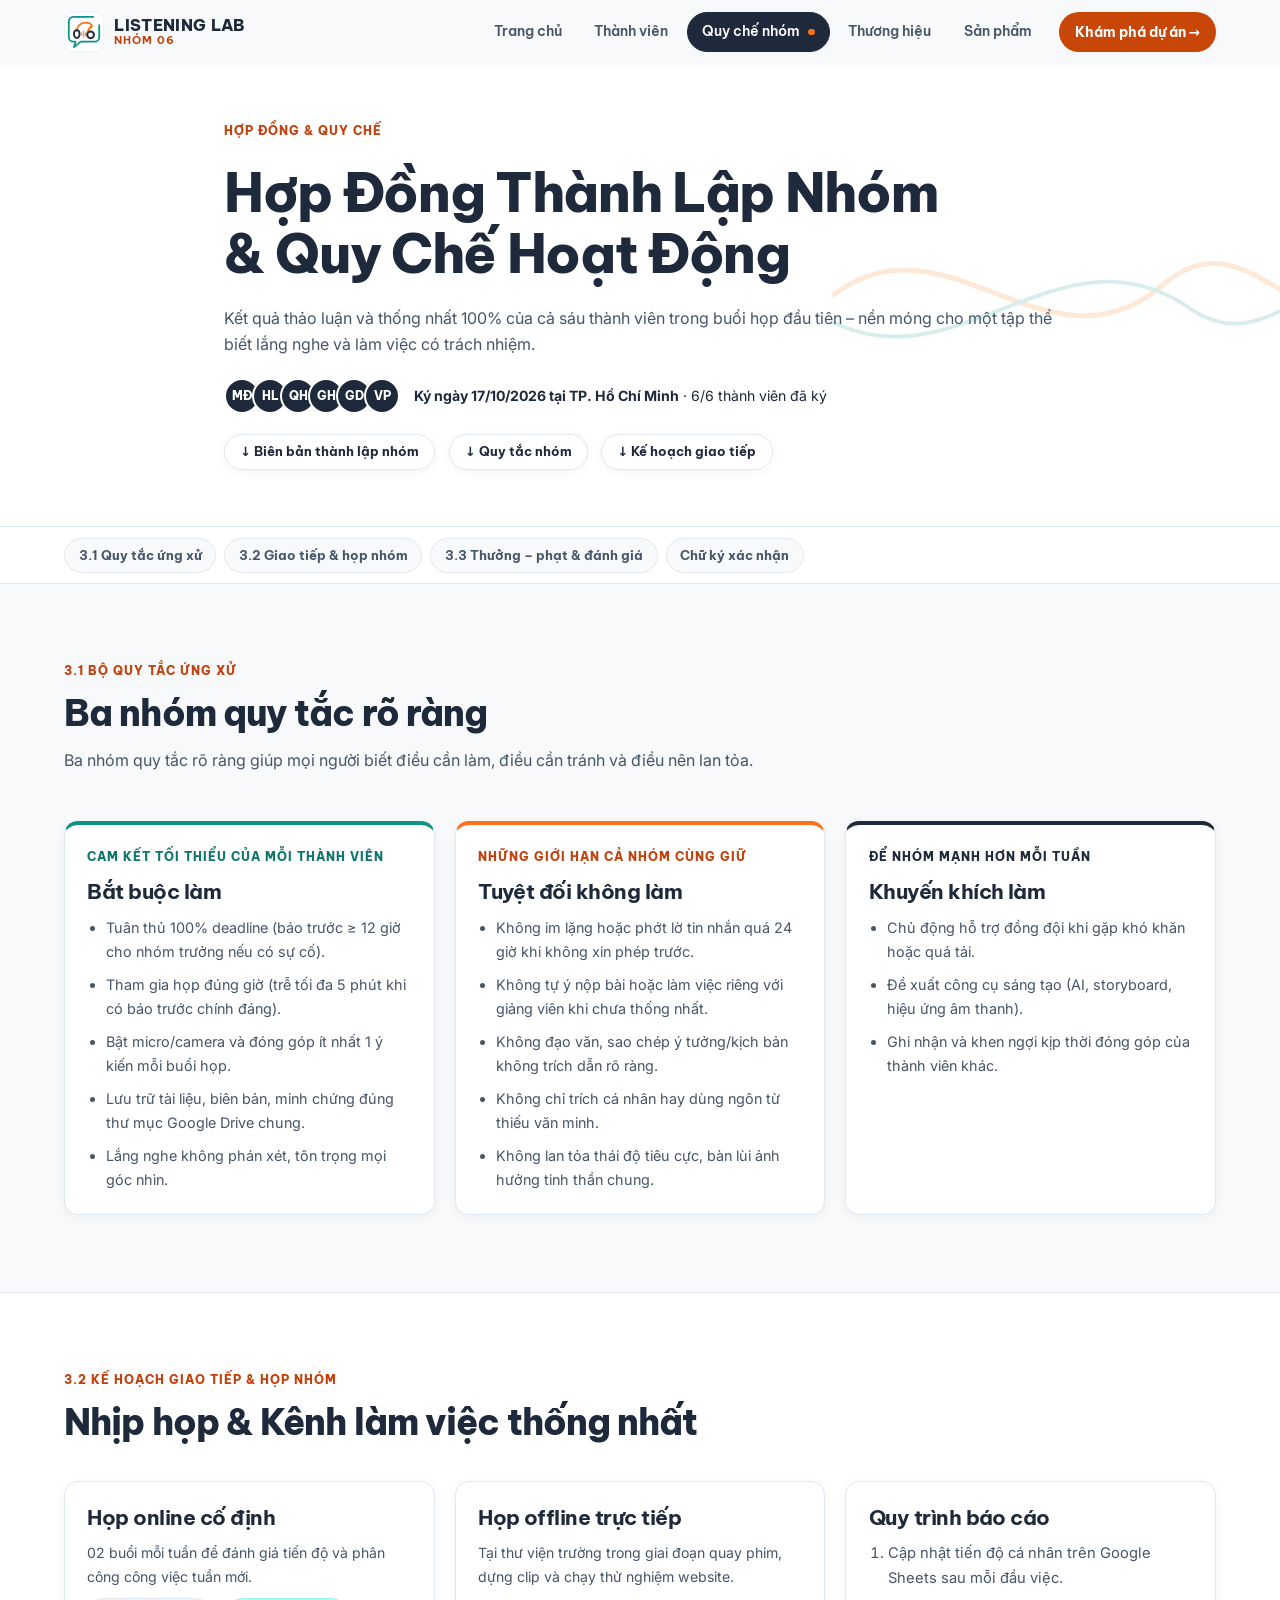
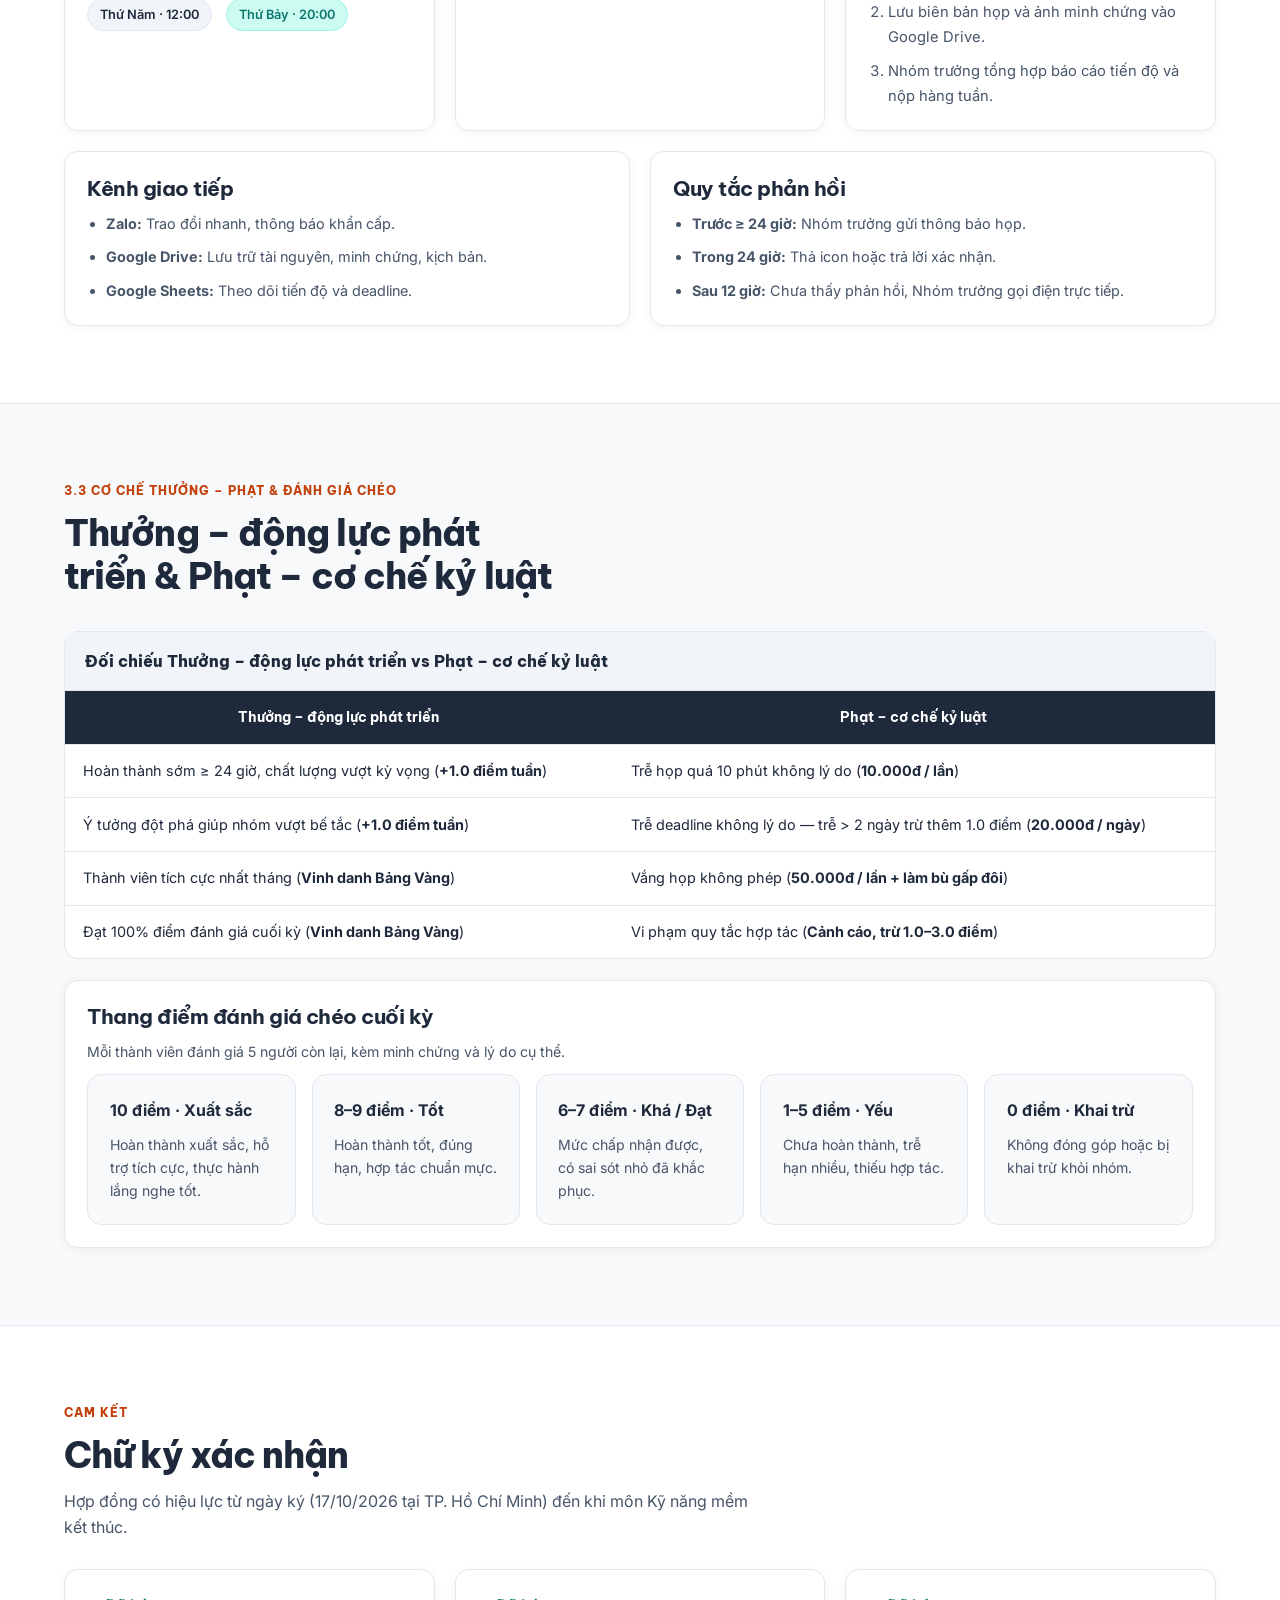
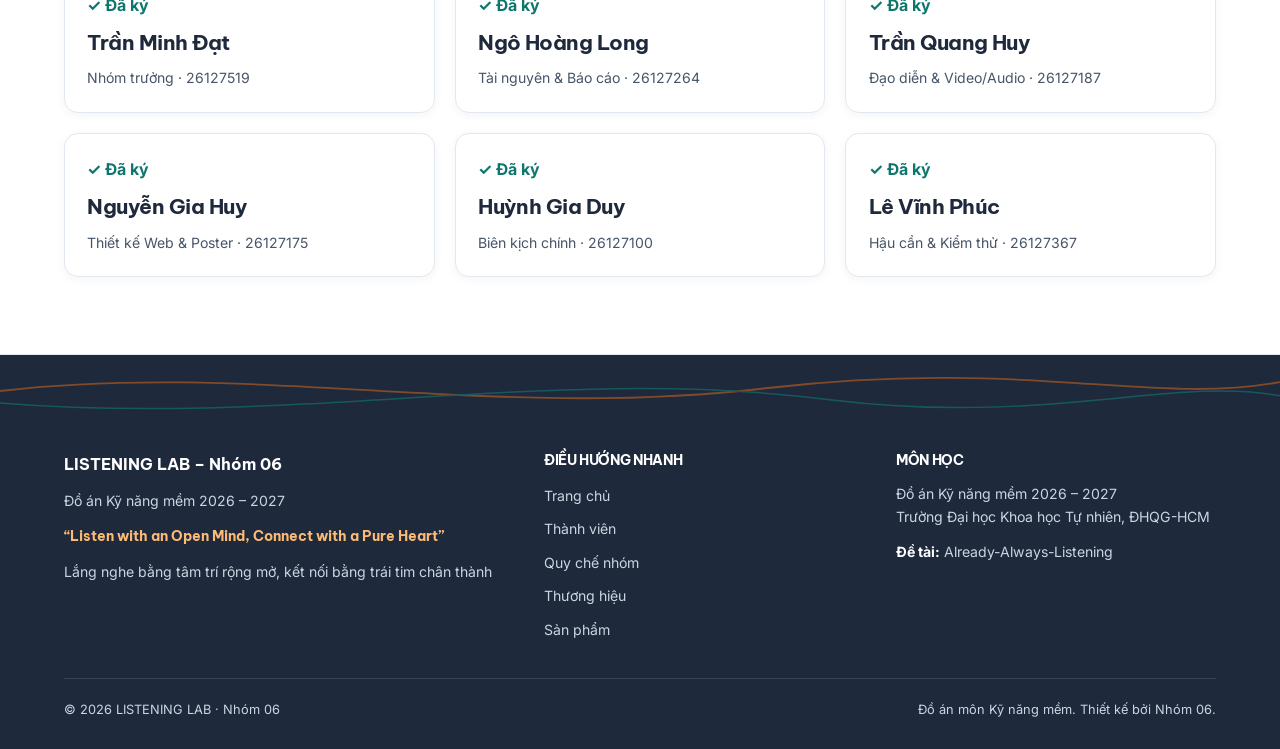
==== commit 1cb15ffe: "Update brand logo, inline SVGs, favicons, and badges to new 06 mark" ====
--- a/quy-che.html
+++ b/quy-che.html
@@ -6,6 +6,8 @@
   <title>Hợp đồng &amp; quy chế – LISTENING LAB</title>
   <meta name="description" content="Hợp đồng thành lập nhóm, bộ quy tắc ứng xử, kế hoạch giao tiếp và cơ chế thưởng – phạt của LISTENING LAB (Nhóm 06).">
   <link rel="icon" type="image/svg+xml" href="assets/favicon.svg">
+  <link rel="alternate icon" type="image/png" href="assets/logo-dark.png">
+  <link rel="apple-touch-icon" href="assets/logo-dark.png">
   <link rel="preconnect" href="https://fonts.googleapis.com">
   <link rel="preconnect" href="https://fonts.gstatic.com" crossorigin>
   <link href="https://fonts.googleapis.com/css2?family=Be+Vietnam+Pro:wght@500;600;700;800&family=Inter:wght@400;500;600;700&display=swap" rel="stylesheet">
@@ -17,14 +19,15 @@
   <header class="site-header" data-scrolled="false">
     <div class="header-inner">
       <a class="brand-link" href="index.html">
-        <svg class="brand-mark" viewBox="0 0 200 200" fill="none" aria-hidden="true">
-          <rect width="200" height="200" rx="44" fill="#FFFFFF" stroke="#E2E8F0" stroke-width="4"/>
-          <path d="M40 94C40 58 69 30 104 30C139 30 168 58 168 94C168 130 139 158 104 158H72L42 176L49 144C43 130 40 112 40 94Z" stroke="#0D9488" stroke-width="10" stroke-linecap="round" stroke-linejoin="round"/>
-          <path d="M76 20C84 14 94 11 104 11C114 11 124 14 132 20" stroke="#F97316" stroke-width="8" stroke-linecap="round"/>
-          <path d="M56 96C56 69.5 77.5 48 104 48C130.5 48 152 69.5 152 96" stroke="#F97316" stroke-width="10" stroke-linecap="round"/>
-          <rect x="60" y="84" width="32" height="48" rx="16" stroke="#1E293B" stroke-width="10"/>
-          <path d="M76 98V118" stroke="#0D9488" stroke-width="7" stroke-linecap="round"/>
-          <path d="M138 89C134 85 127 83 121 85.5C112 89 107 98.5 107 111C107 125 115 134 126 134C135.5 134 142 127.5 142 118C142 109.5 135.5 103.5 126.5 103.5C118 103.5 111.5 108 108.5 114" stroke="#1E293B" stroke-width="10" stroke-linecap="round" stroke-linejoin="round"/>
+        <svg class="brand-mark" viewBox="0 0 1024 1024" fill="none" aria-hidden="true">
+          <path d="M248 8H776C930 8 1016 94 1016 248V776C1016 930 930 1016 776 1016H248C94 1016 8 930 8 776V248C8 94 94 8 248 8Z" fill="#FFFFFF" stroke="#E2E8F0" stroke-width="16"/>
+          <path d="M746 122.5H235A112.5 112.5 0 0 0 122.5 235V645A112.5 112.5 0 0 0 235 757.5H296L256 900L428 757.5H789A112.5 112.5 0 0 0 901.5 645V338" stroke="#0D9488" stroke-width="46" stroke-linecap="round" stroke-linejoin="round"/>
+          <path d="M327 514A21 21 0 0 1 306 493C307 355 415 248 560 248C660 248 728 298 738 352C740 364 734 373 722 382C692 406 655 460 618 530L574 560C582 475 628 395 688 348C676 312 618 293 560 293C438 293 350 380 348 493A21 21 0 0 1 327 514Z" fill="#F97316"/>
+          <line x1="460" y1="532" x2="460" y2="604" stroke="#F97316" stroke-width="24" stroke-linecap="round"/>
+          <line x1="506" y1="491" x2="506" y2="645" stroke="#F97316" stroke-width="24" stroke-linecap="round"/>
+          <line x1="552.5" y1="532" x2="552.5" y2="604" stroke="#F97316" stroke-width="24" stroke-linecap="round"/>
+          <ellipse cx="327.5" cy="563" rx="71.25" ry="101.75" stroke="#1E293B" stroke-width="50.5"/>
+          <circle cx="680.5" cy="583" r="86.5" stroke="#1E293B" stroke-width="50.5"/>
         </svg>
         <span class="brand-text">
           <span class="brand-name">LISTENING LAB</span>
--- a/styles/main.css
+++ b/styles/main.css
@@ -759,6 +759,88 @@
   font-size: 0.85rem;
   font-weight: 700;
   padding: 1rem;
+}
+.gallery-img {
+  inline-size: 100%;
+  block-size: auto;
+  aspect-ratio: 16 / 10;
+  object-fit: cover;
+  border-block-end: 1px solid var(--border);
+}
+.gallery-dialog-img {
+  inline-size: 100%;
+  block-size: auto;
+  max-block-size: calc(100dvh - 12rem);
+  object-fit: contain;
+  border-radius: var(--radius);
+  background: var(--ink-deep);
+}
+.bts-video-card {
+  margin-block-start: 2rem;
+  background: var(--background);
+  border: 1px solid var(--border);
+  border-radius: var(--radius);
+  padding: clamp(1rem, 2.5vw, 1.5rem);
+  display: grid;
+  gap: 1rem;
+}
+.bts-video {
+  inline-size: 100%;
+  block-size: auto;
+  aspect-ratio: 16 / 9;
+  border-radius: calc(var(--radius) * 0.85);
+  background: var(--ink-deep);
+}
+.poster-real-wrap {
+  display: grid;
+  justify-items: center;
+  background: var(--ink-deep);
+  border-radius: var(--radius);
+  overflow: hidden;
+  border: 1px solid var(--border);
+}
+.poster-real-img {
+  inline-size: 100%;
+  block-size: auto;
+  max-block-size: min(32rem, calc(100dvh - 11rem));
+  object-fit: contain;
+}
+.poster-real-img--hero {
+  inline-size: 100%;
+  block-size: 100%;
+  object-fit: cover;
+}
+.video-stage-badge {
+  position: absolute;
+  inset-block-start: 0.85rem;
+  inset-inline-start: 0.85rem;
+  z-index: 2;
+  padding: 0.3rem 0.75rem;
+  border-radius: 9999px;
+  background: rgb(15 23 42 / 0.85);
+  border: 1px solid rgb(249 115 22 / 0.6);
+  color: #FDBA74;
+  font-family: var(--font-heading);
+  font-size: 0.75rem;
+  font-weight: 800;
+}
+.profile-kv-grid {
+  display: grid;
+  grid-template-columns: repeat(auto-fit, minmax(min(15rem, 100%), 1fr));
+  gap: 1rem;
+}
+.consent-note {
+  display: inline-flex;
+  align-items: center;
+  gap: 0.4rem;
+  padding: 0.3rem 0.75rem;
+  border-radius: 9999px;
+  background: var(--muted);
+  border: 1px solid var(--border);
+  font-size: 0.76rem;
+  font-weight: 600;
+  color: var(--muted-foreground);
+  inline-size: fit-content;
 }
 .gallery-cap { padding: 1rem 1.2rem; display: grid; gap: 0.25rem; }
 .gallery-cap strong { font-family: var(--font-heading); color: var(--foreground); font-size: 0.96rem; }
